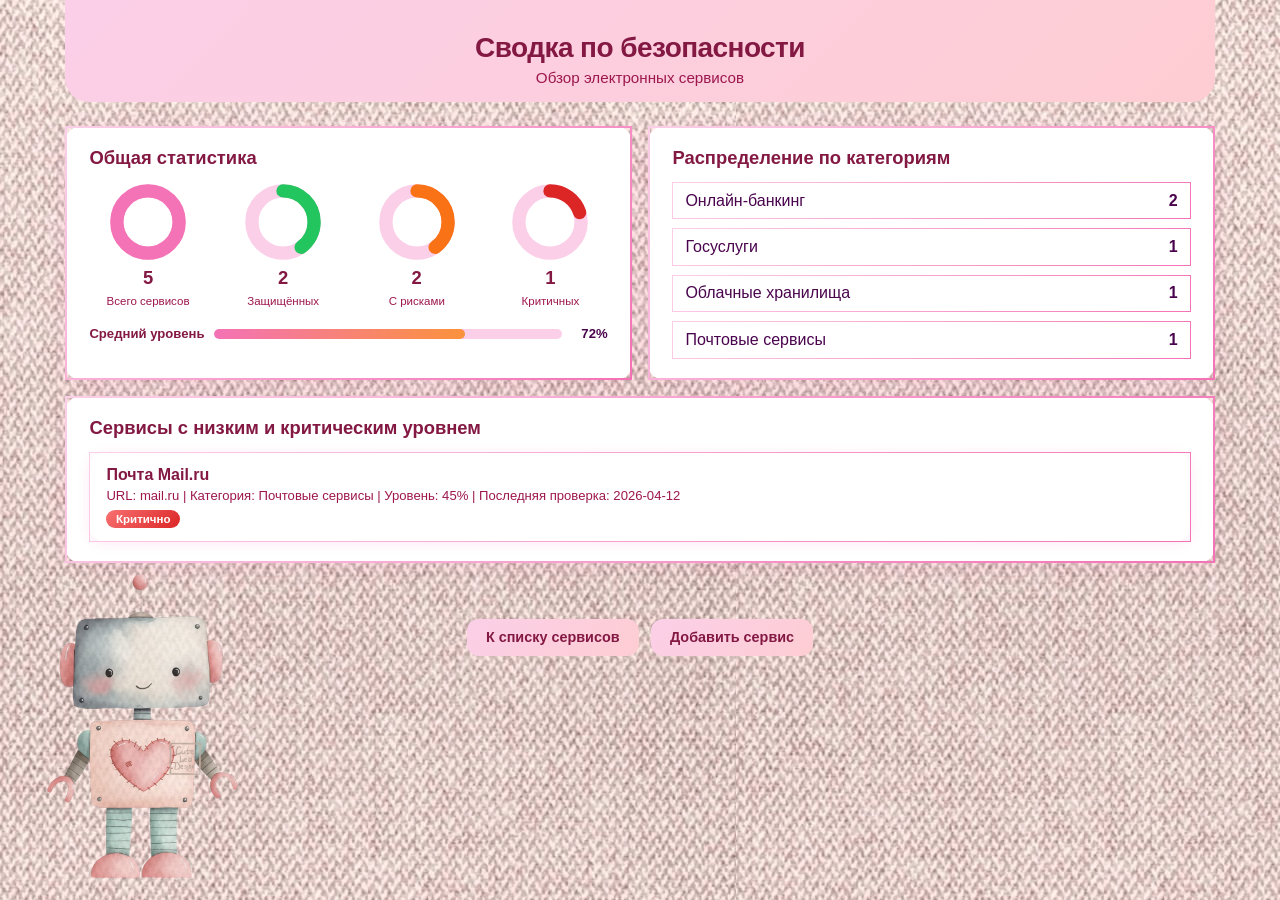
==== PR2_TIMP/summary.html @ 3819ae25 "Add files via upload" ====
<!doctype html>
<html lang="ru">
  <head>
    <meta charset="UTF-8" />
    <meta name="viewport" content="width=device-width, initial-scale=1.0" />
    <title>Сводка по безопасности</title>
    <link rel="stylesheet" href="style.css" />
  </head>
  <body>
    <header class="container header">
      <h1>Сводка по безопасности</h1>
      <p class="subtitle">Обзор электронных сервисов</p>
    </header>

    <main class="container grid">
      <!-- Круговые индикаторы -->
      <section class="card">
        <h2>Общая статистика</h2>
        <div class="stats-circle-row">
          <div class="stat-circle">
            <svg viewBox="0 0 36 36">
              <circle class="bg-circle" cx="18" cy="18" r="14" />
              <circle class="value-circle" cx="18" cy="18" r="14"
                stroke="var(--btn-start)" stroke-dasharray="88" stroke-dashoffset="88" id="totalCircle" />
            </svg>
            <span class="stat-value" id="totalCount">0</span>
            <span class="stat-label">Всего сервисов</span>
          </div>
          <div class="stat-circle">
            <svg viewBox="0 0 36 36">
              <circle class="bg-circle" cx="18" cy="18" r="14" />
              <circle class="value-circle" cx="18" cy="18" r="14"
                stroke="var(--badge-green-end)" stroke-dasharray="88" stroke-dashoffset="88" id="protectedCircle" />
            </svg>
            <span class="stat-value" id="protectedCount">0</span>
            <span class="stat-label">Защищённых</span>
          </div>
          <div class="stat-circle">
            <svg viewBox="0 0 36 36">
              <circle class="bg-circle" cx="18" cy="18" r="14" />
              <circle class="value-circle" cx="18" cy="18" r="14"
                stroke="var(--badge-yellow-end)" stroke-dasharray="88" stroke-dashoffset="88" id="riskyCircle" />
            </svg>
            <span class="stat-value" id="riskyCount">0</span>
            <span class="stat-label">С рисками</span>
          </div>
          <div class="stat-circle">
            <svg viewBox="0 0 36 36">
              <circle class="bg-circle" cx="18" cy="18" r="14" />
              <circle class="value-circle" cx="18" cy="18" r="14"
                stroke="var(--badge-red-end)" stroke-dasharray="88" stroke-dashoffset="88" id="criticalCircle" />
            </svg>
            <span class="stat-value" id="criticalCount">0</span>
            <span class="stat-label">Критичных</span>
          </div>
        </div>

        <div style="margin-top: 1.2rem;">
          <div class="progress-row">
            <span class="progress-label">Средний уровень</span>
            <div class="progress-bar-bg">
              <div class="progress-bar-fill" id="avgBar" style="width: 0%;"></div>
            </div>
            <span class="progress-value" id="avgSecurity">0%</span>
          </div>
        </div>
      </section>

      <!-- Категории -->
      <section class="card">
        <h2>Распределение по категориям</h2>
        <div id="categoryStats" class="kv-list"></div>
        <p id="categoryEmpty" class="empty">Нет данных для анализа.</p>
      </section>

      <!-- Сервисы с низким уровнем -->
      <section class="card full">
        <h2>Сервисы с низким и критическим уровнем</h2>
        <div id="securityList" class="service-list"></div>
        <p id="securityEmpty" class="empty">Сервисов с низким и критическим уровнем нет.</p>
      </section>
    </main>

    <img class="robot-mascot" src="robot.png" alt="Робот-помощник" />

    <div class="bottom-nav">
      <a class="btn btn-secondary" href="index.html">К списку сервисов</a>
      <a class="btn btn-secondary" href="create.html">Добавить сервис</a>
    </div>

    <script src="app.js"></script>
  </body>
</html>
---- PR2_TIMP/style.css ----
:root {
  --accent-start: #fbcfe8;
  --accent-end: #fecdd3;
  --btn-start: #f472b6;
  --btn-end: #fb923c;
  --heading: #831843;
  --text: #4a044e;
  --text-muted: #9d174d;
  --card-bg: #ffffff;
  --border-rose: #f9a8d4;
  --shadow-rose: rgba(244, 114, 182, 0.15);
  --bg: #fdf2f8;
  --badge-green-start: #34d399;
  --badge-green-end: #22c55e;
  --badge-yellow-start: #facc15;
  --badge-yellow-end: #f97316;
  --badge-orange-start: #fb923c;
  --badge-orange-end: #f97316;
  --badge-red-start: #f87171;
  --badge-red-end: #dc2626;
  --status-protected: #22c55e;
  --status-risks: #eab308;
  --status-critical: #dc2626;
  --table-header: #831843;
  --table-even: #fdf2f8;
  --table-hover: #fce7f3;
}

* {
  box-sizing: border-box;
}

body {
  margin: 0;
  font-family: "Inter", -apple-system, BlinkMacSystemFont, "Segoe UI", Roboto, Arial, sans-serif;
  background: var(--bg) url("bg-texture.png") repeat;
  color: var(--text);
  min-height: 100vh;
}

.container {
  width: min(1150px, 94%);
  margin: 0 auto;
}

/* ===== HEADER ===== */
.header {
  text-align: center;
  padding: 2rem 0 1rem;
  background: linear-gradient(135deg, var(--accent-start), var(--accent-end));
  border-radius: 0 0 24px 24px;
  margin-bottom: 1.5rem;
}

.header h1 {
  margin: 0 0 0.3rem;
  font-size: 1.75rem;
  color: var(--heading);
  font-weight: 700;
  letter-spacing: -0.02em;
}

.header .subtitle {
  margin: 0;
  color: var(--text-muted);
  font-size: 0.95rem;
}

/* ===== TOOLBAR НАД ТАБЛИЦЕЙ ===== */
.table-toolbar {
  display: flex;
  justify-content: space-between;
  align-items: center;
  flex-wrap: wrap;
  gap: 0.75rem;
  margin-bottom: 1rem;
}

.toolbar-right {
  display: flex;
  gap: 0.6rem;
  flex-wrap: wrap;
}

/* ===== FILTERS CARD ===== */
.filters-card {
  margin-bottom: 1rem;
}

.filters-row {
  display: flex;
  gap: 0.75rem;
  flex-wrap: wrap;
  margin-bottom: 0.6rem;
}

.filters-row:last-child {
  margin-bottom: 0;
}

.filters-row input {
  flex: 1 1 300px;
}

.filters-row select {
  flex: 1 1 180px;
}

.filters-row input,
.filters-row select {
  padding: 0.6rem 0.75rem;
  border: 1.5px solid var(--border-rose);
  border-radius: 10px;
  background: #fff;
  color: var(--text);
  font-size: 0.9rem;
  transition: border-color 0.2s ease, box-shadow 0.2s ease;
}

.filters-row input:focus,
.filters-row select:focus {
  outline: none;
  border-color: var(--btn-start);
  box-shadow: 0 0 0 3px rgba(244, 114, 182, 0.15);
}

/* ===== BUTTONS ===== */
.btn {
  border: none;
  border-radius: 12px;
  padding: 0.65rem 1.2rem;
  font-family: inherit;
  font-size: 0.9rem;
  font-weight: 600;
  background: linear-gradient(135deg, var(--btn-start), var(--btn-end));
  color: #ffffff;
  cursor: pointer;
  text-decoration: none;
  display: inline-flex;
  align-items: center;
  justify-content: center;
  transition: transform 0.15s ease, box-shadow 0.15s ease;
  white-space: nowrap;
}

.btn:hover {
  transform: translateY(-1px);
  box-shadow: 0 4px 14px rgba(244, 114, 182, 0.35);
}

.btn-secondary {
  background: linear-gradient(135deg, var(--accent-start), var(--accent-end));
  color: var(--heading);
}

.btn-secondary:hover {
  box-shadow: 0 4px 14px rgba(251, 207, 232, 0.5);
}

.btn-danger {
  background: linear-gradient(135deg, #f87171, #dc2626);
}

.btn-danger:hover {
  box-shadow: 0 4px 14px rgba(248, 113, 113, 0.4);
}

.btn-sm {
  padding: 0.4rem 0.8rem;
  font-size: 0.82rem;
  border-radius: 8px;
}

.file-input {
  position: relative;
  overflow: hidden;
  font-family: inherit;
  font-size: 0.9rem;
  font-weight: 600;
}

.file-input input {
  position: absolute;
  inset: 0;
  opacity: 0;
  cursor: pointer;
}

/* ===== CARDS ===== */
.card {
  background: var(--card-bg);
  border: 2px solid transparent;
  border-image: linear-gradient(135deg, var(--accent-start), var(--btn-start)) 1;
  border-radius: 16px;
  padding: 1.2rem 1.4rem;
  box-shadow: 0 4px 24px var(--shadow-rose);
  transition: box-shadow 0.25s ease;
}

.card:hover {
  box-shadow: 0 8px 32px var(--shadow-rose);
}

.card h2 {
  margin: 0 0 0.8rem;
  color: var(--heading);
  font-size: 1.15rem;
  font-weight: 700;
}

/* ===== TABLE ===== */
.table-head {
  display: flex;
  justify-content: space-between;
  align-items: center;
  margin-bottom: 0.8rem;
}

.table-head h2 {
  margin: 0;
}

.table-wrap {
  overflow-x: auto;
  -webkit-overflow-scrolling: touch;
}

.service-table {
  width: 100%;
  border-collapse: separate;
  border-spacing: 0;
  border-radius: 12px;
  overflow: hidden;
  box-shadow: 0 2px 12px var(--shadow-rose);
  font-size: 0.88rem;
}

.service-table thead th {
  background: var(--table-header);
  color: #ffffff;
  padding: 0.75rem 0.8rem;
  text-align: left;
  font-weight: 600;
  font-size: 0.82rem;
  letter-spacing: 0.02em;
  white-space: nowrap;
}

.service-table tbody tr {
  background: #ffffff;
  transition: background 0.2s ease;
}

.service-table tbody tr:nth-child(even) {
  background: var(--table-even);
}

.service-table tbody tr:hover {
  background: var(--table-hover);
}

.service-table tbody td {
  padding: 0.65rem 0.8rem;
  border-top: 1px solid var(--border-rose);
  vertical-align: middle;
  max-width: 200px;
}

.service-table tbody td:last-child {
  max-width: none;
  white-space: nowrap;
}

.service-table .td-name {
  font-weight: 600;
  color: var(--heading);
}

.service-table .td-url {
  color: var(--text-muted);
  font-size: 0.82rem;
  word-break: break-all;
}

/* ===== SECURITY BAR IN TABLE ===== */
.security-bar-cell {
  display: flex;
  align-items: center;
  gap: 0.5rem;
  min-width: 140px;
}

.security-bar-track {
  flex: 1;
  height: 8px;
  border-radius: 4px;
  background: var(--accent-start);
  overflow: hidden;
  min-width: 60px;
}

.security-bar-fill {
  height: 100%;
  border-radius: 4px;
  transition: width 0.4s ease;
}

.security-bar-fill.high {
  background: linear-gradient(90deg, var(--badge-green-start), var(--badge-green-end));
}

.security-bar-fill.medium {
  background: linear-gradient(90deg, var(--badge-yellow-start), var(--badge-yellow-end));
}

.security-bar-fill.low {
  background: linear-gradient(90deg, var(--badge-orange-start), var(--badge-orange-end));
}

.security-bar-fill.critical {
  background: linear-gradient(90deg, var(--badge-red-start), var(--badge-red-end));
}

.security-bar-pct {
  font-size: 0.82rem;
  font-weight: 700;
  min-width: 32px;
  text-align: right;
  color: var(--text);
}

/* ===== STATUS BADGE ===== */
.status-badge {
  display: inline-block;
  border-radius: 999px;
  font-size: 0.72rem;
  padding: 0.2rem 0.6rem;
  color: #ffffff;
  font-weight: 700;
}

.status-badge[data-value="Защищён"] {
  background: linear-gradient(135deg, #34d399, #22c55e);
}

.status-badge[data-value="Есть риски"] {
  background: linear-gradient(135deg, #facc15, #eab308);
  color: #422006;
}

.status-badge[data-value="Критично"] {
  background: linear-gradient(135deg, #f87171, #dc2626);
}

/* ===== ACTION BUTTONS ===== */
.action-btn {
  border: none;
  border-radius: 6px;
  padding: 0.3rem 0.6rem;
  font-family: inherit;
  font-size: 0.78rem;
  font-weight: 600;
  cursor: pointer;
  transition: transform 0.15s ease, box-shadow 0.15s ease;
}

.action-btn:hover {
  transform: translateY(-1px);
}

.action-btn.edit {
  background: linear-gradient(135deg, var(--accent-start), var(--accent-end));
  color: var(--heading);
}

.action-btn.delete {
  background: linear-gradient(135deg, #f87171, #dc2626);
  color: #ffffff;
  margin-left: 0.3rem;
}

/* ===== EMPTY STATE ===== */
.empty {
  color: var(--text-muted);
  text-align: center;
  padding: 1.5rem 0;
  font-size: 0.95rem;
}

/* ===== FORM ===== */
.form label {
  display: block;
  font-weight: 600;
  margin-bottom: 0.85rem;
  color: var(--heading);
  font-size: 0.92rem;
}

.form input,
.form textarea,
.form select {
  width: 100%;
  margin-top: 0.35rem;
  padding: 0.65rem 0.8rem;
  border: 1.5px solid var(--border-rose);
  border-radius: 10px;
  background: #fff;
  color: var(--text);
  font-size: 0.92rem;
  transition: border-color 0.2s ease, box-shadow 0.2s ease;
}

.form input:focus,
.form textarea:focus,
.form select:focus {
  outline: none;
  border-color: var(--btn-start);
  box-shadow: 0 0 0 3px rgba(244, 114, 182, 0.15);
}

.form textarea {
  resize: vertical;
}

.form .row {
  display: grid;
  grid-template-columns: 1fr;
  gap: 0.75rem;
}

.form .actions {
  display: flex;
  flex-wrap: wrap;
  gap: 0.65rem;
  margin-top: 0.5rem;
}

.narrow {
  width: min(700px, 94%);
  padding-bottom: 2rem;
}

/* ===== BOTTOM NAV ===== */
.bottom-nav {
  display: flex;
  justify-content: center;
  gap: 0.75rem;
  padding: 1.5rem 0 2rem;
  flex-wrap: wrap;
}

/* ===== SUMMARY — КРУГОВЫЕ ИНДИКАТОРЫ ===== */
.stats-circle-row {
  display: flex;
  justify-content: space-around;
  flex-wrap: wrap;
  gap: 1.2rem;
  margin-bottom: 0.5rem;
}

.stat-circle {
  display: flex;
  flex-direction: column;
  align-items: center;
  gap: 0.35rem;
}

.stat-circle svg {
  width: 80px;
  height: 80px;
  transform: rotate(-90deg);
}

.stat-circle circle {
  fill: none;
  stroke-width: 6;
  stroke-linecap: round;
}

.stat-circle .bg-circle {
  stroke: var(--accent-start);
}

.stat-circle .value-circle {
  transition: stroke-dashoffset 0.6s ease;
}

.stat-circle .stat-value {
  font-size: 1.15rem;
  font-weight: 700;
  color: var(--heading);
}

.stat-circle .stat-label {
  font-size: 0.72rem;
  color: var(--text-muted);
  text-align: center;
  max-width: 90px;
}

/* ===== PROGRESS BARS ===== */
.progress-row {
  display: flex;
  align-items: center;
  gap: 0.6rem;
}

.progress-label {
  min-width: 110px;
  font-size: 0.82rem;
  font-weight: 600;
  color: var(--heading);
}

.progress-bar-bg {
  flex: 1;
  height: 10px;
  border-radius: 5px;
  background: var(--accent-start);
  overflow: hidden;
}

.progress-bar-fill {
  height: 100%;
  border-radius: 5px;
  background: linear-gradient(90deg, var(--btn-start), var(--btn-end));
  transition: width 0.5s ease;
}

.progress-value {
  min-width: 36px;
  text-align: right;
  font-size: 0.82rem;
  font-weight: 700;
  color: var(--text);
}

/* ===== KV LIST ===== */
.kv-list {
  display: grid;
  gap: 0.55rem;
}

.kv-row {
  display: flex;
  align-items: center;
  justify-content: space-between;
  border: 1.5px solid transparent;
  border-image: linear-gradient(135deg, var(--accent-start), var(--btn-start)) 1;
  border-radius: 10px;
  padding: 0.55rem 0.75rem;
  background: #fff;
}

/* ===== SERVICE LIST (для summary) ===== */
.service-list {
  display: grid;
  gap: 0.85rem;
}

#serviceList {
  max-height: 60vh;
  overflow-y: auto;
  padding-right: 0.3rem;
}

.summary-service-item {
  border: 1.5px solid transparent;
  border-image: linear-gradient(135deg, var(--accent-start), var(--btn-start)) 1;
  border-radius: 16px;
  padding: 0.8rem 1rem;
  background: #fff;
  box-shadow: 0 2px 12px var(--shadow-rose);
  transition: transform 0.2s ease, box-shadow 0.2s ease;
}

.summary-service-item:hover {
  transform: translateY(-2px);
  box-shadow: 0 6px 24px var(--shadow-rose);
}

.summary-service-item h3 {
  margin: 0;
  font-size: 1rem;
  color: var(--heading);
}

.summary-service-item .meta {
  margin: 0.3rem 0 0;
  font-size: 0.82rem;
  color: var(--text-muted);
}

.summary-service-item .badges {
  display: flex;
  gap: 0.4rem;
  margin-top: 0.4rem;
}

/* ===== GRID ===== */
.grid {
  display: grid;
  grid-template-columns: 1fr;
  gap: 1rem;
  padding-bottom: 2rem;
}

.full {
  grid-column: 1 / -1;
}

/* ===== ROBOT MASCOT ===== */
.robot-mascot {
  position: fixed;
  bottom: 0;
  left: -30px;
  width: 350px;
  height: auto;
  z-index: 50;
  pointer-events: none;
  opacity: 0.85;
  transition: opacity 0.3s ease, transform 0.3s ease;
}

.robot-mascot:hover {
  opacity: 1;
  transform: translateY(-4px);
}

@media (max-width: 480px) {
  .robot-mascot {
    width: 80px;
  }
}

/* ===== RESPONSIVE ===== */
@media (min-width: 768px) {
  .form .row {
    grid-template-columns: 1fr 1fr;
  }

  .grid {
    grid-template-columns: 1fr 1fr;
  }
}

@media (max-width: 480px) {
  .header h1 {
    font-size: 1.3rem;
  }

  .table-toolbar {
    flex-direction: column;
    align-items: stretch;
  }

  .toolbar-right {
    justify-content: stretch;
  }

  .toolbar-right .btn {
    flex: 1;
  }

  .stats-circle-row {
    gap: 0.8rem;
  }

  .stat-circle svg {
    width: 64px;
    height: 64px;
  }
}
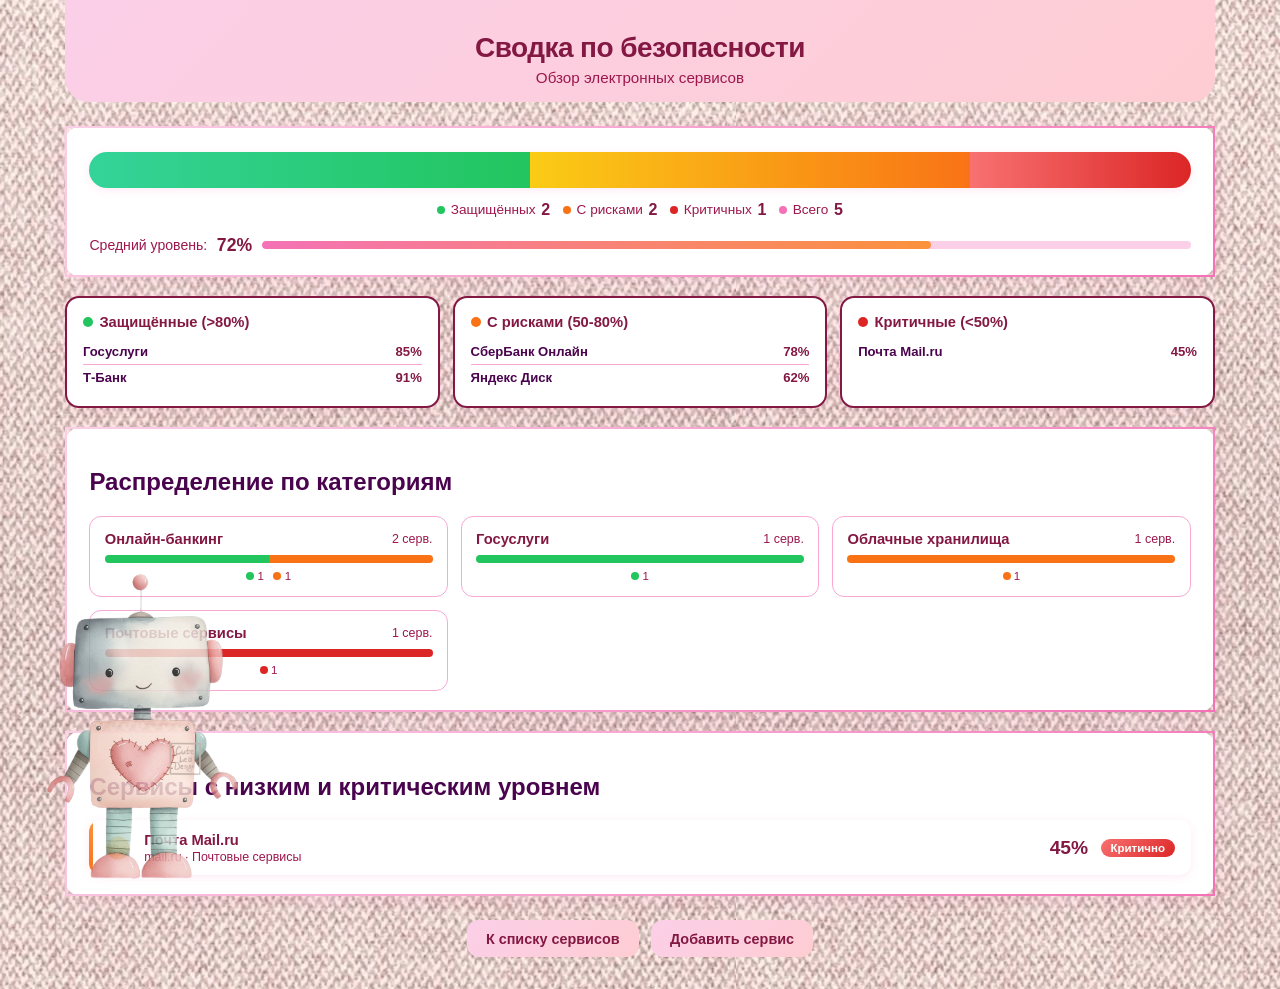
==== commit 5f587434: "Add files via upload" ====
--- a/PR2_TIMP/summary.html
+++ b/PR2_TIMP/summary.html
@@ -12,71 +12,62 @@
       <p class="subtitle">Обзор электронных сервисов</p>
     </header>
 
-    <main class="container grid">
-      <!-- Круговые индикаторы -->
-      <section class="card">
-        <h2>Общая статистика</h2>
-        <div class="stats-circle-row">
-          <div class="stat-circle">
-            <svg viewBox="0 0 36 36">
-              <circle class="bg-circle" cx="18" cy="18" r="14" />
-              <circle class="value-circle" cx="18" cy="18" r="14"
-                stroke="var(--btn-start)" stroke-dasharray="88" stroke-dashoffset="88" id="totalCircle" />
-            </svg>
-            <span class="stat-value" id="totalCount">0</span>
-            <span class="stat-label">Всего сервисов</span>
+    <main class="container">
+      <!-- Stacked bar -->
+      <section class="card summary-hero">
+        <h2 class="visually-hidden">Общая статистика</h2>
+        <div class="stacked-bar-wrap">
+          <div class="stacked-bar" id="stackedBar">
+            <div class="stacked-segment seg-green" id="segGreen"></div>
+            <div class="stacked-segment seg-yellow" id="segYellow"></div>
+            <div class="stacked-segment seg-red" id="segRed"></div>
           </div>
-          <div class="stat-circle">
-            <svg viewBox="0 0 36 36">
-              <circle class="bg-circle" cx="18" cy="18" r="14" />
-              <circle class="value-circle" cx="18" cy="18" r="14"
-                stroke="var(--badge-green-end)" stroke-dasharray="88" stroke-dashoffset="88" id="protectedCircle" />
-            </svg>
-            <span class="stat-value" id="protectedCount">0</span>
-            <span class="stat-label">Защищённых</span>
+          <div class="stacked-labels">
+            <div class="stacked-legend">
+              <span class="dot dot-green"></span>
+              <span>Защищённых</span>
+              <strong id="legProtected">0</strong>
+            </div>
+            <div class="stacked-legend">
+              <span class="dot dot-yellow"></span>
+              <span>С рисками</span>
+              <strong id="legRisky">0</strong>
+            </div>
+            <div class="stacked-legend">
+              <span class="dot dot-red"></span>
+              <span>Критичных</span>
+              <strong id="legCritical">0</strong>
+            </div>
+            <div class="stacked-legend">
+              <span class="dot dot-rose"></span>
+              <span>Всего</span>
+              <strong id="legTotal">0</strong>
+            </div>
           </div>
-          <div class="stat-circle">
-            <svg viewBox="0 0 36 36">
-              <circle class="bg-circle" cx="18" cy="18" r="14" />
-              <circle class="value-circle" cx="18" cy="18" r="14"
-                stroke="var(--badge-yellow-end)" stroke-dasharray="88" stroke-dashoffset="88" id="riskyCircle" />
-            </svg>
-            <span class="stat-value" id="riskyCount">0</span>
-            <span class="stat-label">С рисками</span>
-          </div>
-          <div class="stat-circle">
-            <svg viewBox="0 0 36 36">
-              <circle class="bg-circle" cx="18" cy="18" r="14" />
-              <circle class="value-circle" cx="18" cy="18" r="14"
-                stroke="var(--badge-red-end)" stroke-dasharray="88" stroke-dashoffset="88" id="criticalCircle" />
-            </svg>
-            <span class="stat-value" id="criticalCount">0</span>
-            <span class="stat-label">Критичных</span>
-          </div>
-        </div>
-
-        <div style="margin-top: 1.2rem;">
-          <div class="progress-row">
-            <span class="progress-label">Средний уровень</span>
+          <div class="avg-line">
+            <span>Средний уровень:</span>
+            <strong id="avgSecurity">0%</strong>
             <div class="progress-bar-bg">
-              <div class="progress-bar-fill" id="avgBar" style="width: 0%;"></div>
+              <div class="progress-bar-fill fill-rose" id="avgBar" style="width: 0%"></div>
             </div>
-            <span class="progress-value" id="avgSecurity">0%</span>
           </div>
         </div>
       </section>
 
+      <!-- Детализация по сегментам -->
+      <div class="segment-details" id="segmentDetails"></div>
+
       <!-- Категории -->
-      <section class="card">
+      <section class="card mt-16">
         <h2>Распределение по категориям</h2>
-        <div id="categoryStats" class="kv-list"></div>
+        <div id="categoryCards" class="category-cards"></div>
         <p id="categoryEmpty" class="empty">Нет данных для анализа.</p>
       </section>
 
-      <!-- Сервисы с низким уровнем -->
-      <section class="card full">
+      <!-- Рисковые сервисы — карточки-алерты -->
+      <section class="card full mt-16">
         <h2>Сервисы с низким и критическим уровнем</h2>
-        <div id="securityList" class="service-list"></div>
+        <div id="securityList" class="alert-list"></div>
         <p id="securityEmpty" class="empty">Сервисов с низким и критическим уровнем нет.</p>
       </section>
     </main>
--- a/PR2_TIMP/style.css
+++ b/PR2_TIMP/style.css
@@ -18,12 +18,6 @@
   --badge-orange-end: #f97316;
   --badge-red-start: #f87171;
   --badge-red-end: #dc2626;
-  --status-protected: #22c55e;
-  --status-risks: #eab308;
-  --status-critical: #dc2626;
-  --table-header: #831843;
-  --table-even: #fdf2f8;
-  --table-hover: #fce7f3;
 }
 
 * {
@@ -66,7 +60,15 @@
   font-size: 0.95rem;
 }
 
-/* ===== TOOLBAR НАД ТАБЛИЦЕЙ ===== */
+.visually-hidden {
+  position: absolute;
+  width: 1px;
+  height: 1px;
+  overflow: hidden;
+  clip: rect(0,0,0,0);
+}
+
+/* ===== TOOLBAR ===== */
 .table-toolbar {
   display: flex;
   justify-content: space-between;
@@ -82,7 +84,7 @@
   flex-wrap: wrap;
 }
 
-/* ===== FILTERS CARD ===== */
+/* ===== FILTERS ===== */
 .filters-card {
   margin-bottom: 1rem;
 }
@@ -122,6 +124,21 @@
   outline: none;
   border-color: var(--btn-start);
   box-shadow: 0 0 0 3px rgba(244, 114, 182, 0.15);
+}
+
+/* ===== SECTION HEAD ===== */
+.section-head {
+  display: flex;
+  justify-content: space-between;
+  align-items: center;
+  margin-bottom: 1rem;
+}
+
+.section-head h2 {
+  margin: 0;
+  color: var(--heading);
+  font-size: 1.25rem;
+  font-weight: 700;
 }
 
 /* ===== BUTTONS ===== */
@@ -186,7 +203,7 @@
   cursor: pointer;
 }
 
-/* ===== CARDS ===== */
+/* ===== CARD ===== */
 .card {
   background: var(--card-bg);
   border: 2px solid transparent;
@@ -194,139 +211,198 @@
   border-radius: 16px;
   padding: 1.2rem 1.4rem;
   box-shadow: 0 4px 24px var(--shadow-rose);
-  transition: box-shadow 0.25s ease;
-}
-
-.card:hover {
+}
+
+/* ===== FLIP CARDS GRID ===== */
+.cards-grid {
+  display: grid;
+  grid-template-columns: repeat(auto-fill, minmax(280px, 1fr));
+  gap: 1.2rem;
+  padding-bottom: 1rem;
+}
+
+/* ===== FLIP CARD ===== */
+.flip-card {
+  perspective: 1000px;
+  height: 260px;
+  cursor: pointer;
+}
+
+.flip-card-inner {
+  position: relative;
+  width: 100%;
+  height: 100%;
+  transition: transform 0.6s ease;
+  transform-style: preserve-3d;
+}
+
+.flip-card.flipped .flip-card-inner {
+  transform: rotateY(180deg);
+}
+
+.flip-card-front,
+.flip-card-back {
+  position: absolute;
+  inset: 0;
+  backface-visibility: hidden;
+  -webkit-backface-visibility: hidden;
+  border-radius: 16px;
+  padding: 1.2rem;
+  display: flex;
+  flex-direction: column;
+}
+
+/* Front side */
+.flip-card-front {
+  background: var(--card-bg);
+  border: 2px solid var(--heading);
+  box-shadow: 0 4px 20px var(--shadow-rose);
+  transition: box-shadow 0.25s ease, transform 0.2s ease;
+}
+
+.flip-card:hover .flip-card-front {
   box-shadow: 0 8px 32px var(--shadow-rose);
-}
-
-.card h2 {
-  margin: 0 0 0.8rem;
-  color: var(--heading);
-  font-size: 1.15rem;
-  font-weight: 700;
-}
-
-/* ===== TABLE ===== */
-.table-head {
-  display: flex;
+  transform: translateY(-3px);
+}
+
+/* Back side */
+.flip-card-back {
+  background: linear-gradient(135deg, var(--heading), #6b1040);
+  color: #ffffff;
+  transform: rotateY(180deg);
+  box-shadow: 0 4px 20px rgba(131, 24, 67, 0.3);
   justify-content: space-between;
-  align-items: center;
+}
+
+/* Front content */
+.card-front-top {
+  display: flex;
+  justify-content: space-between;
+  align-items: flex-start;
   margin-bottom: 0.8rem;
 }
 
-.table-head h2 {
+.card-front-name {
+  font-size: 1.1rem;
+  font-weight: 700;
+  color: var(--heading);
   margin: 0;
-}
-
-.table-wrap {
-  overflow-x: auto;
-  -webkit-overflow-scrolling: touch;
-}
-
-.service-table {
-  width: 100%;
-  border-collapse: separate;
-  border-spacing: 0;
-  border-radius: 12px;
-  overflow: hidden;
-  box-shadow: 0 2px 12px var(--shadow-rose);
-  font-size: 0.88rem;
-}
-
-.service-table thead th {
-  background: var(--table-header);
+  word-break: break-word;
+}
+
+.card-front-category {
+  font-size: 0.78rem;
+  color: var(--text-muted);
+  margin-top: 0.2rem;
+}
+
+/* Circular progress on front */
+.card-progress {
+  display: flex;
+  flex-direction: column;
+  align-items: center;
+  flex-shrink: 0;
+  margin-left: 0.8rem;
+}
+
+.card-progress svg {
+  width: 80px;
+  height: 80px;
+  transform: rotate(-90deg);
+}
+
+.card-progress circle {
+  fill: none;
+  stroke-width: 6;
+  stroke-linecap: round;
+}
+
+.card-progress .progress-bg {
+  stroke: var(--accent-start);
+}
+
+.card-progress .progress-fill {
+  transition: stroke-dashoffset 0.5s ease;
+}
+
+.card-progress .progress-fill.high {
+  stroke: var(--badge-green-end);
+}
+
+.card-progress .progress-fill.medium {
+  stroke: var(--badge-yellow-end);
+}
+
+.card-progress .progress-fill.low {
+  stroke: var(--badge-orange-end);
+}
+
+.card-progress .progress-fill.critical {
+  stroke: var(--badge-red-end);
+}
+
+.card-progress .progress-text {
+  font-size: 0.72rem;
+  font-weight: 700;
+  color: var(--heading);
+  text-align: center;
+  margin-top: 0.15rem;
+}
+
+.card-front-middle {
+  margin-top: auto;
+  display: flex;
+  align-items: center;
+  gap: 0.5rem;
+}
+
+.card-front-hint {
+  font-size: 0.75rem;
+  color: var(--text-muted);
+  margin-top: 0.6rem;
+  text-align: center;
+}
+
+/* Back content */
+.card-back h3 {
+  margin: 0 0 0.6rem;
+  font-size: 1rem;
+  color: #fce7f3;
+}
+
+.card-back-row {
+  display: flex;
+  justify-content: space-between;
+  align-items: center;
+  padding: 0.35rem 0;
+  border-bottom: 1px solid rgba(255, 255, 255, 0.15);
+  font-size: 0.82rem;
+}
+
+.card-back-row:last-child {
+  border-bottom: none;
+}
+
+.card-back-label {
+  color: #f9a8d4;
+  font-weight: 600;
+}
+
+.card-back-value {
   color: #ffffff;
-  padding: 0.75rem 0.8rem;
-  text-align: left;
-  font-weight: 600;
-  font-size: 0.82rem;
-  letter-spacing: 0.02em;
-  white-space: nowrap;
-}
-
-.service-table tbody tr {
-  background: #ffffff;
-  transition: background 0.2s ease;
-}
-
-.service-table tbody tr:nth-child(even) {
-  background: var(--table-even);
-}
-
-.service-table tbody tr:hover {
-  background: var(--table-hover);
-}
-
-.service-table tbody td {
-  padding: 0.65rem 0.8rem;
-  border-top: 1px solid var(--border-rose);
-  vertical-align: middle;
-  max-width: 200px;
-}
-
-.service-table tbody td:last-child {
-  max-width: none;
-  white-space: nowrap;
-}
-
-.service-table .td-name {
-  font-weight: 600;
-  color: var(--heading);
-}
-
-.service-table .td-url {
-  color: var(--text-muted);
-  font-size: 0.82rem;
-  word-break: break-all;
-}
-
-/* ===== SECURITY BAR IN TABLE ===== */
-.security-bar-cell {
-  display: flex;
-  align-items: center;
+  text-align: right;
+  word-break: break-word;
+  max-width: 60%;
+}
+
+.card-back-actions {
+  display: flex;
   gap: 0.5rem;
-  min-width: 140px;
-}
-
-.security-bar-track {
+  margin-top: 0.6rem;
+}
+
+.card-back-actions .action-btn {
   flex: 1;
-  height: 8px;
-  border-radius: 4px;
-  background: var(--accent-start);
-  overflow: hidden;
-  min-width: 60px;
-}
-
-.security-bar-fill {
-  height: 100%;
-  border-radius: 4px;
-  transition: width 0.4s ease;
-}
-
-.security-bar-fill.high {
-  background: linear-gradient(90deg, var(--badge-green-start), var(--badge-green-end));
-}
-
-.security-bar-fill.medium {
-  background: linear-gradient(90deg, var(--badge-yellow-start), var(--badge-yellow-end));
-}
-
-.security-bar-fill.low {
-  background: linear-gradient(90deg, var(--badge-orange-start), var(--badge-orange-end));
-}
-
-.security-bar-fill.critical {
-  background: linear-gradient(90deg, var(--badge-red-start), var(--badge-red-end));
-}
-
-.security-bar-pct {
-  font-size: 0.82rem;
-  font-weight: 700;
-  min-width: 32px;
-  text-align: right;
-  color: var(--text);
 }
 
 /* ===== STATUS BADGE ===== */
@@ -355,13 +431,13 @@
 /* ===== ACTION BUTTONS ===== */
 .action-btn {
   border: none;
-  border-radius: 6px;
-  padding: 0.3rem 0.6rem;
+  border-radius: 8px;
+  padding: 0.4rem 0.7rem;
   font-family: inherit;
-  font-size: 0.78rem;
+  font-size: 0.8rem;
   font-weight: 600;
   cursor: pointer;
-  transition: transform 0.15s ease, box-shadow 0.15s ease;
+  transition: transform 0.15s ease;
 }
 
 .action-btn:hover {
@@ -371,19 +447,89 @@
 .action-btn.edit {
   background: linear-gradient(135deg, var(--accent-start), var(--accent-end));
   color: var(--heading);
+  border: none;
+}
+
+.action-btn.edit:hover {
+  box-shadow: 0 2px 8px rgba(251, 207, 232, 0.5);
 }
 
 .action-btn.delete {
   background: linear-gradient(135deg, #f87171, #dc2626);
   color: #ffffff;
-  margin-left: 0.3rem;
+  border: none;
+}
+
+.action-btn.delete:hover {
+  box-shadow: 0 2px 8px rgba(248, 113, 113, 0.5);
+}
+
+/* ===== MODAL ===== */
+.modal-overlay {
+  position: fixed;
+  inset: 0;
+  background: rgba(74, 4, 78, 0.4);
+  backdrop-filter: blur(4px);
+  -webkit-backdrop-filter: blur(4px);
+  display: flex;
+  align-items: center;
+  justify-content: center;
+  z-index: 200;
+  opacity: 0;
+  pointer-events: none;
+  transition: opacity 0.25s ease;
+}
+
+.modal-overlay.visible {
+  opacity: 1;
+  pointer-events: auto;
+}
+
+.modal-box {
+  background: var(--card-bg);
+  border: 2px solid var(--heading);
+  border-radius: 20px;
+  padding: 1.5rem 1.8rem;
+  max-width: 380px;
+  width: 90%;
+  text-align: center;
+  box-shadow: 0 8px 32px rgba(131, 24, 67, 0.25);
+  transform: translateY(20px);
+  transition: transform 0.25s ease;
+}
+
+.modal-overlay.visible .modal-box {
+  transform: translateY(0);
+}
+
+.modal-box h3 {
+  margin: 0 0 0.5rem;
+  color: var(--heading);
+  font-size: 1.1rem;
+}
+
+.modal-box p {
+  margin: 0 0 1.2rem;
+  color: var(--text-muted);
+  font-size: 0.92rem;
+  line-height: 1.5;
+}
+
+.modal-actions {
+  display: flex;
+  gap: 0.7rem;
+  justify-content: center;
+}
+
+.modal-actions .btn {
+  min-width: 100px;
 }
 
 /* ===== EMPTY STATE ===== */
 .empty {
   color: var(--text-muted);
   text-align: center;
-  padding: 1.5rem 0;
+  padding: 2rem 0;
   font-size: 0.95rem;
 }
 
@@ -449,73 +595,107 @@
   flex-wrap: wrap;
 }
 
-/* ===== SUMMARY — КРУГОВЫЕ ИНДИКАТОРЫ ===== */
-.stats-circle-row {
-  display: flex;
-  justify-content: space-around;
+/* ===== SUMMARY — STACKED BAR ===== */
+.summary-hero {
+  padding: 1.5rem 1.4rem 1.2rem;
+}
+
+.summary-hero h2 {
+  display: none;
+}
+
+.stacked-bar-wrap {
+  width: 100%;
+}
+
+.stacked-bar {
+  display: flex;
+  height: 36px;
+  border-radius: 18px;
+  overflow: hidden;
+  box-shadow: 0 2px 8px var(--shadow-rose);
+}
+
+.stacked-segment {
+  height: 100%;
+  transition: width 0.8s ease;
+  display: flex;
+  align-items: center;
+  justify-content: center;
+  font-size: 0.8rem;
+  font-weight: 700;
+  color: #fff;
+  min-width: 0;
+  overflow: hidden;
+  white-space: nowrap;
+}
+
+.seg-green {
+  background: linear-gradient(90deg, var(--badge-green-start), var(--badge-green-end));
+}
+
+.seg-yellow {
+  background: linear-gradient(90deg, var(--badge-yellow-start), var(--badge-yellow-end));
+  color: #422006;
+}
+
+.seg-red {
+  background: linear-gradient(90deg, var(--badge-red-start), var(--badge-red-end));
+}
+
+.stacked-labels {
+  display: flex;
   flex-wrap: wrap;
-  gap: 1.2rem;
-  margin-bottom: 0.5rem;
-}
-
-.stat-circle {
-  display: flex;
-  flex-direction: column;
+  gap: 0.8rem;
+  margin-top: 0.8rem;
+  justify-content: center;
+}
+
+.stacked-legend {
+  display: flex;
   align-items: center;
   gap: 0.35rem;
-}
-
-.stat-circle svg {
-  width: 80px;
-  height: 80px;
-  transform: rotate(-90deg);
-}
-
-.stat-circle circle {
-  fill: none;
-  stroke-width: 6;
-  stroke-linecap: round;
-}
-
-.stat-circle .bg-circle {
-  stroke: var(--accent-start);
-}
-
-.stat-circle .value-circle {
-  transition: stroke-dashoffset 0.6s ease;
-}
-
-.stat-circle .stat-value {
-  font-size: 1.15rem;
-  font-weight: 700;
-  color: var(--heading);
-}
-
-.stat-circle .stat-label {
-  font-size: 0.72rem;
+  font-size: 0.85rem;
   color: var(--text-muted);
-  text-align: center;
-  max-width: 90px;
-}
-
-/* ===== PROGRESS BARS ===== */
-.progress-row {
+}
+
+.stacked-legend strong {
+  color: var(--heading);
+  font-size: 1rem;
+}
+
+.dot {
+  width: 8px;
+  height: 8px;
+  border-radius: 50%;
+  flex-shrink: 0;
+}
+
+.dot-green { background: var(--badge-green-end); }
+.dot-yellow { background: var(--badge-yellow-end); }
+.dot-red { background: var(--badge-red-end); }
+.dot-rose { background: var(--btn-start); }
+
+.avg-line {
   display: flex;
   align-items: center;
   gap: 0.6rem;
-}
-
-.progress-label {
-  min-width: 110px;
-  font-size: 0.82rem;
-  font-weight: 600;
-  color: var(--heading);
-}
-
-.progress-bar-bg {
+  margin-top: 1rem;
+  font-size: 0.88rem;
+  color: var(--text-muted);
+  flex-wrap: wrap;
+}
+
+.avg-line strong {
+  color: var(--heading);
+  font-size: 1.1rem;
+}
+
+.avg-line .progress-bar-bg {
   flex: 1;
-  height: 10px;
-  border-radius: 5px;
+  min-width: 100px;
+  height: 8px;
+  border-radius: 4px;
   background: var(--accent-start);
   overflow: hidden;
 }
@@ -523,16 +703,317 @@
 .progress-bar-fill {
   height: 100%;
   border-radius: 5px;
+  transition: width 0.5s ease;
+}
+
+.fill-rose { background: linear-gradient(90deg, var(--btn-start), var(--btn-end)); }
+
+/* ===== SEGMENT DETAILS ===== */
+.segment-details {
+  display: grid;
+  grid-template-columns: 1fr 1fr 1fr;
+  gap: 0.8rem;
+  margin-top: 1.2rem;
+}
+
+.segment-detail-card {
+  background: var(--card-bg);
+  border: 2px solid var(--heading);
+  border-radius: 14px;
+  padding: 1rem;
+  box-shadow: 0 2px 12px var(--shadow-rose);
+}
+
+.segment-detail-card h3 {
+  margin: 0 0 0.6rem;
+  font-size: 0.92rem;
+  color: var(--heading);
+  display: flex;
+  align-items: center;
+  gap: 0.4rem;
+}
+
+.segment-detail-card h3 .dot {
+  width: 10px;
+  height: 10px;
+}
+
+.segment-detail-list {
+  list-style: none;
+  padding: 0;
+  margin: 0;
+}
+
+.segment-detail-list li {
+  display: flex;
+  justify-content: space-between;
+  align-items: center;
+  padding: 0.3rem 0;
+  border-bottom: 1px solid var(--border-rose);
+  font-size: 0.82rem;
+  color: var(--text);
+}
+
+.segment-detail-list li:last-child {
+  border-bottom: none;
+}
+
+.segment-detail-list .svc-name {
+  font-weight: 600;
+}
+
+.segment-detail-list .svc-pct {
+  font-weight: 700;
+  color: var(--heading);
+}
+
+.segment-empty {
+  font-size: 0.82rem;
+  color: var(--text-muted);
+  font-style: italic;
+}
+
+/* ===== CATEGORY TAGS ===== */
+.category-tags {
+  display: flex;
+  flex-wrap: wrap;
+  gap: 0.6rem;
+  justify-content: center;
+  padding: 0.5rem 0;
+}
+
+.cat-tag {
+  display: inline-flex;
+  align-items: center;
+  gap: 0.3rem;
+  border-radius: 999px;
+  padding: 0.45rem 0.9rem;
+  font-size: 0.82rem;
+  font-weight: 600;
+  color: var(--heading);
+  background: linear-gradient(135deg, var(--accent-start), var(--card-bg));
+  border: 1.5px solid var(--border-rose);
+  transition: transform 0.2s ease, box-shadow 0.2s ease;
+}
+
+.cat-tag:hover {
+  transform: translateY(-2px);
+  box-shadow: 0 4px 12px var(--shadow-rose);
+}
+
+.cat-tag.size-1 {
+  font-size: 0.8rem;
+  padding: 0.35rem 0.7rem;
+}
+
+.cat-tag.size-2 {
+  font-size: 0.9rem;
+  padding: 0.5rem 1rem;
+}
+
+.cat-tag.size-3 {
+  font-size: 1rem;
+  padding: 0.6rem 1.2rem;
+  font-weight: 700;
+}
+
+.cat-tag .tag-count {
+  display: inline-flex;
+  align-items: center;
+  justify-content: center;
+  min-width: 22px;
+  height: 22px;
+  border-radius: 50%;
+  background: linear-gradient(135deg, var(--btn-start), var(--btn-end));
+  color: #fff;
+  font-size: 0.72rem;
+  font-weight: 700;
+}
+
+/* ===== CATEGORY BARS ===== */
+.category-bars {
+  display: flex;
+  flex-direction: column;
+  gap: 0.7rem;
+}
+
+.cat-bar-row {
+  display: flex;
+  align-items: center;
+  gap: 0.7rem;
+}
+
+.cat-bar-label {
+  min-width: 140px;
+  font-size: 0.85rem;
+  font-weight: 600;
+  color: var(--heading);
+  text-align: right;
+}
+
+.cat-bar-track {
+  flex: 1;
+  height: 12px;
+  border-radius: 6px;
+  background: var(--accent-start);
+  overflow: hidden;
+}
+
+.cat-bar-fill {
+  height: 100%;
+  border-radius: 6px;
   background: linear-gradient(90deg, var(--btn-start), var(--btn-end));
+  transition: width 0.6s ease;
+}
+
+.cat-bar-count {
+  min-width: 24px;
+  text-align: left;
+  font-size: 0.85rem;
+  font-weight: 700;
+  color: var(--text);
+}
+
+/* ===== CATEGORY CARDS (Mini Stacked Bars) ===== */
+.category-cards {
+  display: grid;
+  grid-template-columns: repeat(auto-fill, minmax(280px, 1fr));
+  gap: 0.8rem;
+}
+
+.cat-card {
+  background: var(--card-bg);
+  border: 1.5px solid var(--border-rose);
+  border-radius: 12px;
+  padding: 0.9rem;
+  transition: transform 0.2s ease, box-shadow 0.2s ease;
+}
+
+.cat-card:hover {
+  transform: translateY(-2px);
+  box-shadow: 0 6px 16px var(--shadow-rose);
+  border-color: var(--btn-start);
+}
+
+.cat-card-header {
+  display: flex;
+  justify-content: space-between;
+  align-items: center;
+  margin-bottom: 0.5rem;
+}
+
+.cat-card-title {
+  font-size: 0.92rem;
+  font-weight: 700;
+  color: var(--heading);
+}
+
+.cat-card-count {
+  font-size: 0.78rem;
+  color: var(--text-muted);
+}
+
+.cat-card-bar {
+  display: flex;
+  height: 8px;
+  border-radius: 4px;
+  overflow: hidden;
+  background: var(--accent-start);
+}
+
+.cat-card-bar .bar-seg {
+  height: 100%;
   transition: width 0.5s ease;
 }
 
-.progress-value {
-  min-width: 36px;
-  text-align: right;
-  font-size: 0.82rem;
-  font-weight: 700;
-  color: var(--text);
+.cat-card-bar .bar-seg.seg-green { background: var(--badge-green-end); }
+.cat-card-bar .bar-seg.seg-yellow { background: var(--badge-yellow-end); }
+.cat-card-bar .bar-seg.seg-red { background: var(--badge-red-end); }
+
+.cat-card-legend {
+  display: flex;
+  gap: 0.6rem;
+  margin-top: 0.4rem;
+  font-size: 0.72rem;
+  color: var(--text-muted);
+  justify-content: center;
+}
+
+.cat-card-legend span {
+  display: flex;
+  align-items: center;
+  gap: 0.2rem;
+}
+
+/* ===== ALERT CARDS ===== */
+.alert-list {
+  display: flex;
+  flex-direction: column;
+  gap: 0.6rem;
+}
+
+.alert-card {
+  display: flex;
+  align-items: center;
+  gap: 0.8rem;
+  border-radius: 12px;
+  padding: 0.7rem 1rem;
+  background: #fff;
+  box-shadow: 0 2px 8px var(--shadow-rose);
+  position: relative;
+  overflow: hidden;
+}
+
+.alert-card::before {
+  content: "";
+  position: absolute;
+  left: 0;
+  top: 0;
+  bottom: 0;
+  width: 4px;
+  border-radius: 4px 0 0 4px;
+}
+
+.alert-card.level-critical::before {
+  background: linear-gradient(180deg, #f87171, #dc2626);
+}
+
+.alert-card.level-low::before {
+  background: linear-gradient(180deg, #fb923c, #f97316);
+}
+
+.alert-card .alert-icon {
+  font-size: 1.3rem;
+  flex-shrink: 0;
+}
+
+.alert-card .alert-info {
+  flex: 1;
+  min-width: 0;
+}
+
+.alert-card .alert-name {
+  font-size: 0.92rem;
+  font-weight: 700;
+  color: var(--heading);
+  margin: 0;
+}
+
+.alert-card .alert-meta {
+  font-size: 0.78rem;
+  color: var(--text-muted);
+  margin: 0.15rem 0 0;
+}
+
+.alert-card .alert-pct {
+  font-size: 1.2rem;
+  font-weight: 700;
+  flex-shrink: 0;
+  color: var(--heading);
+}
+
+.alert-card .alert-badge {
+  flex-shrink: 0;
 }
 
 /* ===== KV LIST ===== */
@@ -552,18 +1033,7 @@
   background: #fff;
 }
 
-/* ===== SERVICE LIST (для summary) ===== */
-.service-list {
-  display: grid;
-  gap: 0.85rem;
-}
-
-#serviceList {
-  max-height: 60vh;
-  overflow-y: auto;
-  padding-right: 0.3rem;
-}
-
+/* ===== SUMMARY SERVICE LIST ===== */
 .summary-service-item {
   border: 1.5px solid transparent;
   border-image: linear-gradient(135deg, var(--accent-start), var(--btn-start)) 1;
@@ -571,12 +1041,11 @@
   padding: 0.8rem 1rem;
   background: #fff;
   box-shadow: 0 2px 12px var(--shadow-rose);
-  transition: transform 0.2s ease, box-shadow 0.2s ease;
+  transition: transform 0.2s ease;
 }
 
 .summary-service-item:hover {
   transform: translateY(-2px);
-  box-shadow: 0 6px 24px var(--shadow-rose);
 }
 
 .summary-service-item h3 {
@@ -607,6 +1076,11 @@
 
 .full {
   grid-column: 1 / -1;
+}
+
+/* ===== UTILITIES ===== */
+.mt-16 {
+  margin-top: 1.2rem;
 }
 
 /* ===== ROBOT MASCOT ===== */
@@ -627,12 +1101,6 @@
   transform: translateY(-4px);
 }
 
-@media (max-width: 480px) {
-  .robot-mascot {
-    width: 80px;
-  }
-}
-
 /* ===== RESPONSIVE ===== */
 @media (min-width: 768px) {
   .form .row {
@@ -642,6 +1110,10 @@
   .grid {
     grid-template-columns: 1fr 1fr;
   }
+
+  .cards-grid {
+    grid-template-columns: repeat(auto-fill, minmax(300px, 1fr));
+  }
 }
 
 @media (max-width: 480px) {
@@ -662,12 +1134,24 @@
     flex: 1;
   }
 
-  .stats-circle-row {
-    gap: 0.8rem;
+  .cards-grid {
+    grid-template-columns: 1fr;
   }
 
-  .stat-circle svg {
-    width: 64px;
-    height: 64px;
+  .robot-mascot {
+    width: 80px;
   }
-}
+
+  .segment-details {
+    grid-template-columns: 1fr;
+  }
+
+  .stacked-bar {
+    height: 28px;
+  }
+
+  .stacked-labels {
+    flex-direction: column;
+    align-items: flex-start;
+  }
+}
